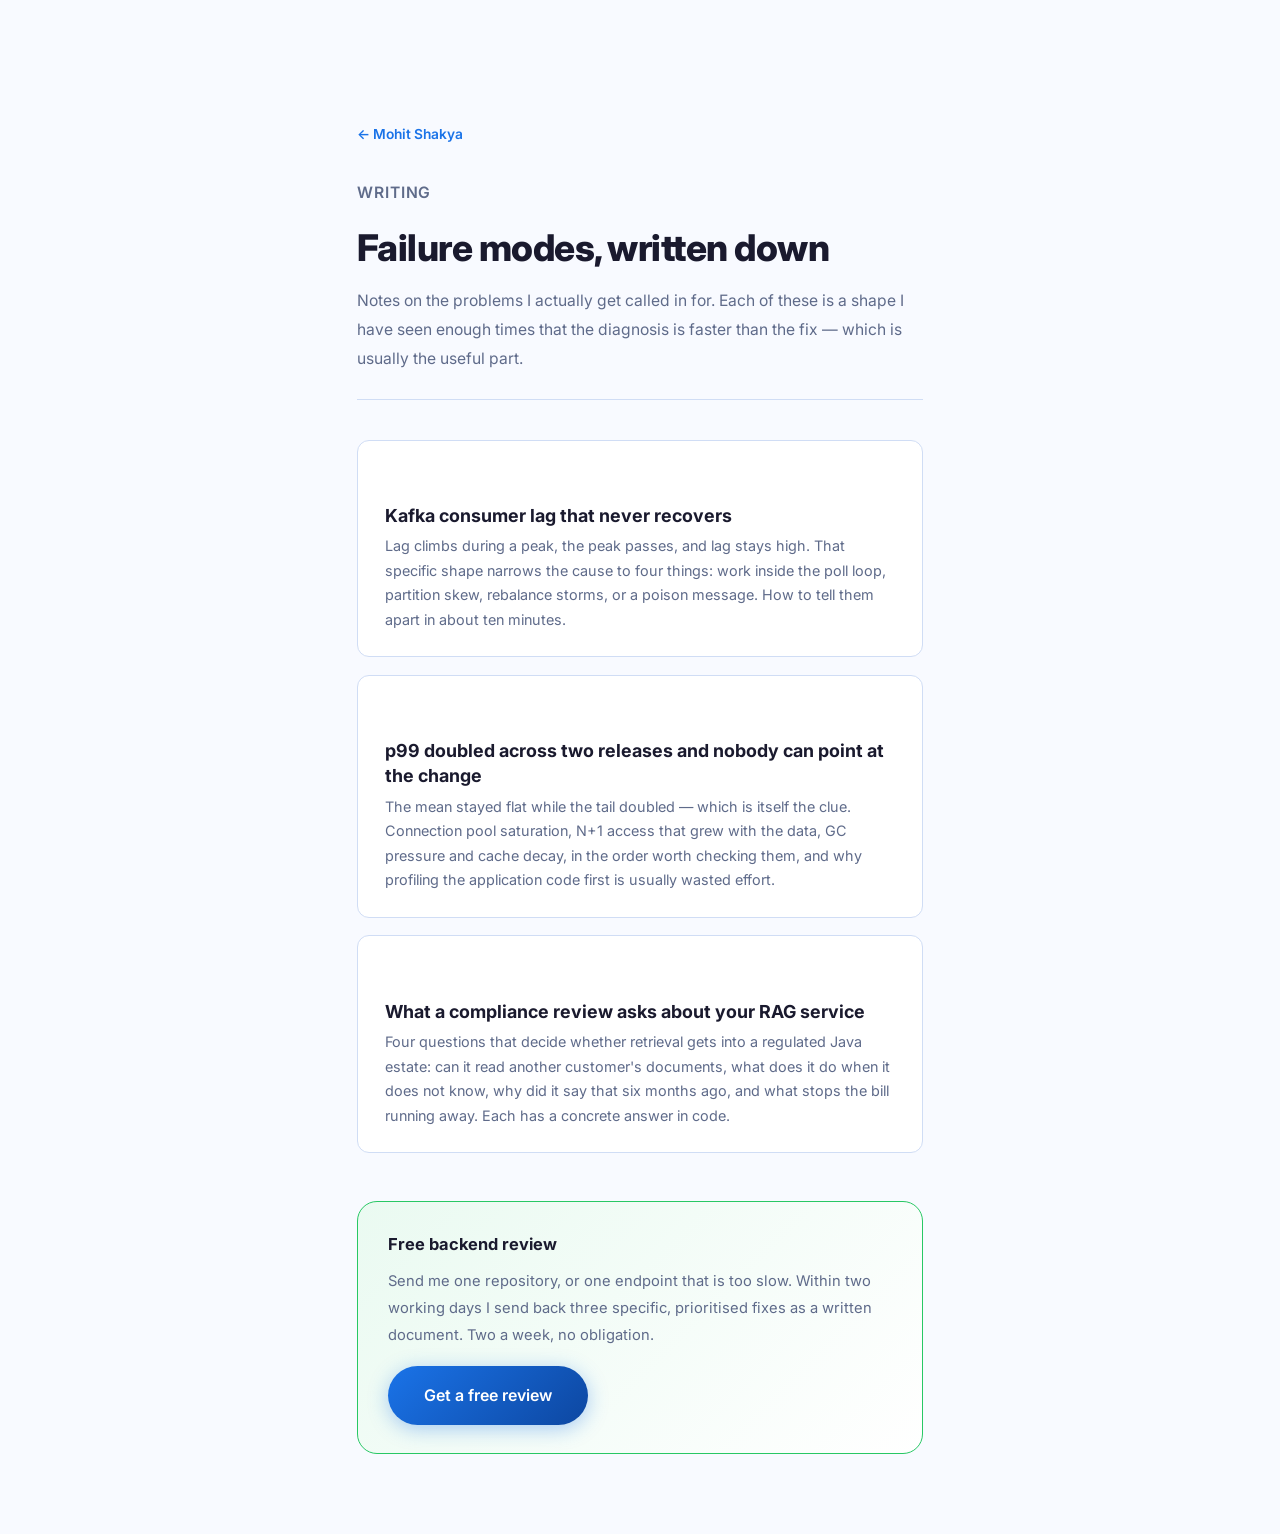
==== writing/index.html @ 2af3d490 "Add a writing section targeting problem-shaped search queries The landing page cannot rank for more " ====
<!DOCTYPE html>
<html lang="en">
<head>
<meta charset="UTF-8"/>
<meta name="viewport" content="width=device-width, initial-scale=1.0"/>
<title>Writing &mdash; Kafka, Spring Boot and production failure modes</title>
<meta name="description" content="Notes on the backend failures I get called in for: Kafka consumer lag that never recovers, latency regressions nobody can bisect, and what a compliance review asks about a RAG service."/>
<link rel="canonical" href="https://mohitshaky.github.io/writing/"/>
<meta property="og:type" content="website"/>
<meta property="og:title" content="Writing &mdash; Kafka, Spring Boot and production failure modes"/>
<meta property="og:description" content="Notes on the backend failures I get called in for."/>
<meta property="og:url" content="https://mohitshaky.github.io/writing/"/>
<meta property="og:image" content="https://mohitshaky.github.io/og-banner.jpg"/>
<link rel="icon" href="/favicon.ico" sizes="32x32"/>
<link rel="preload" as="style" href="https://fonts.googleapis.com/css2?family=Inter:wght@300;400;500;600;700;800&display=swap"/>
<link rel="stylesheet" href="https://fonts.googleapis.com/css2?family=Inter:wght@300;400;500;600;700;800&display=swap" media="print" onload="this.media='all'"/>
<noscript><link rel="stylesheet" href="https://fonts.googleapis.com/css2?family=Inter:wght@300;400;500;600;700;800&display=swap"/></noscript>
<link rel="stylesheet" href="../style.css"/>
</head>
<body>

<div class="article-wrap">
  <a href="../index.html" class="article-back">&#8592; Mohit Shakya</a>
  <p class="article-meta">Writing</p>
  <h1>Failure modes, written down</h1>
  <p class="article-standfirst">
    Notes on the problems I actually get called in for. Each of these is a shape I have seen enough times that the
    diagnosis is faster than the fix &mdash; which is usually the useful part.
  </p>

  <div class="writing-list">
    <a class="writing-item" href="kafka-consumer-lag-not-recovering.html">
      <h2>Kafka consumer lag that never recovers</h2>
      <p>
        Lag climbs during a peak, the peak passes, and lag stays high. That specific shape narrows the cause to
        four things: work inside the poll loop, partition skew, rebalance storms, or a poison message. How to tell
        them apart in about ten minutes.
      </p>
    </a>

    <a class="writing-item" href="spring-boot-p99-latency-regression.html">
      <h2>p99 doubled across two releases and nobody can point at the change</h2>
      <p>
        The mean stayed flat while the tail doubled &mdash; which is itself the clue. Connection pool saturation,
        N+1 access that grew with the data, GC pressure and cache decay, in the order worth checking them, and why
        profiling the application code first is usually wasted effort.
      </p>
    </a>

    <a class="writing-item" href="rag-regulated-java-estate.html">
      <h2>What a compliance review asks about your RAG service</h2>
      <p>
        Four questions that decide whether retrieval gets into a regulated Java estate: can it read another
        customer's documents, what does it do when it does not know, why did it say that six months ago, and what
        stops the bill running away. Each has a concrete answer in code.
      </p>
    </a>
  </div>

  <div class="article-cta">
    <h3>Free backend review</h3>
    <p>
      Send me one repository, or one endpoint that is too slow. Within two working days I send back three specific,
      prioritised fixes as a written document. Two a week, no obligation.
    </p>
    <a href="../index.html#free-review" class="btn-primary">Get a free review</a>
  </div>
</div>

<script src="../app.js"></script>
</body>
</html>
---- style.css ----
/* ===== RESET & BASE ===== */
*, *::before, *::after { box-sizing: border-box; margin: 0; padding: 0; }

:root {
  --primary:    #1a73e8;
  --primary-dark: #1557b0;
  --accent:     #0d47a1;
  --bg:         #f8faff;
  --bg-alt:     #eef3fb;
  --surface:    #ffffff;
  --text:       #1a1a2e;
  --text-muted: #5f6b8a;
  --border:     #d0ddf5;
  --gradient:   linear-gradient(135deg, #1a73e8 0%, #0d47a1 100%);
  --shadow:     0 4px 24px rgba(26,115,232,0.10);
  --shadow-lg:  0 8px 40px rgba(26,115,232,0.18);
  --radius:     12px;
  --radius-lg:  20px;
}

html { scroll-behavior: smooth; }
body {
  font-family: 'Inter', sans-serif;
  background: var(--bg);
  color: var(--text);
  line-height: 1.7;
  font-size: 16px;
}

a { text-decoration: none; color: inherit; }
ul { list-style: none; }

/* ===== NAVBAR ===== */
.navbar {
  position: fixed; top: 0; left: 0; right: 0; z-index: 1000;
  display: flex; align-items: center; justify-content: space-between;
  padding: 0 6%; height: 68px;
  background: rgba(248, 250, 255, 0.92);
  backdrop-filter: blur(12px);
  border-bottom: 1px solid var(--border);
  box-shadow: 0 2px 16px rgba(26,115,232,0.07);
}
.nav-brand {
  font-size: 1.6rem; font-weight: 800; color: var(--text);
  letter-spacing: -0.5px;
}
.nav-brand span { color: var(--primary); }

.nav-links { display: flex; align-items: center; gap: 2rem; }
.nav-links a {
  font-size: 0.9rem; font-weight: 500; color: var(--text-muted);
  transition: color 0.2s;
  position: relative; padding-bottom: 2px;
}
.nav-links a::after {
  content: ''; position: absolute; bottom: -2px; left: 0; right: 0;
  height: 2px; background: var(--primary);
  transform: scaleX(0); transition: transform 0.25s;
}
.nav-links a:hover, .nav-links a.active { color: var(--primary); }
.nav-links a:hover::after, .nav-links a.active::after { transform: scaleX(1); }

.btn-nav {
  background: var(--gradient); color: #fff !important;
  padding: 8px 20px; border-radius: 50px;
  font-weight: 600 !important; transition: opacity 0.2s, box-shadow 0.2s !important;
}
.btn-nav:hover { opacity: 0.9; box-shadow: 0 4px 16px rgba(26,115,232,0.4) !important; }
.btn-nav::after { display: none !important; }

/* ===== BUTTONS ===== */
.btn-primary {
  display: inline-block;
  background: var(--gradient);
  color: #fff; padding: 16px 36px;
  border-radius: 50px; font-weight: 600; font-size: 1rem;
  border: none; cursor: pointer;
  transition: box-shadow 0.2s, transform 0.2s;
  box-shadow: 0 4px 20px rgba(26,115,232,0.35);
}
.btn-primary:hover {
  box-shadow: 0 8px 28px rgba(26,115,232,0.5);
  transform: translateY(-3px) scale(1.02);
}

/* Bigger CTA in hero */
.hero-cta .btn-primary {
  padding: 18px 40px;
  font-size: 1.1rem;
}

.btn-secondary {
  display: inline-block;
  color: var(--primary); padding: 13px 30px;
  border-radius: 50px; font-weight: 600; font-size: 0.95rem;
  border: 2px solid var(--primary);
  transition: background 0.2s, color 0.2s;
}
.btn-secondary:hover { background: var(--primary); color: #fff; }

/* ===== HERO ===== */
.hero {
  min-height: 100vh;
  display: flex; align-items: center; justify-content: space-between;
  gap: 3rem;
  padding: 100px 6% 60px;
  background: linear-gradient(160deg, #ddeeff 0%, #c5d9f9 40%, #e8f0fe 100%);
  position: relative; overflow: hidden;
}
.hero::before {
  content: '';
  position: absolute; top: -120px; right: -120px;
  width: 500px; height: 500px;
  background: radial-gradient(circle, rgba(26,115,232,0.1) 0%, transparent 70%);
  border-radius: 50%;
}

.hero-content { flex: 1; max-width: 580px; }

.hero-tag {
  display: inline-block;
  background: rgba(26,115,232,0.1);
  color: var(--primary); border: 1px solid rgba(26,115,232,0.25);
  padding: 6px 16px; border-radius: 50px;
  font-size: 0.85rem; font-weight: 600;
  margin-bottom: 1.2rem;
}

.hero-content h1 {
  font-size: clamp(3.2rem, 6.5vw, 4.8rem);
  font-weight: 900; line-height: 1.05;
  color: var(--text); margin-bottom: 0.4rem;
}
.hero-content h1 span {
  background: linear-gradient(90deg, #1a73e8, #0d47a1);
  -webkit-background-clip: text;
  -webkit-text-fill-color: transparent;
}

.hero-content h2 {
  font-size: clamp(1.2rem, 2.5vw, 1.6rem);
  font-weight: 500; color: var(--text-muted);
  margin-bottom: 1.2rem;
}

.hero-desc {
  font-size: 1.1rem; color: #4b5a7a;
  margin-bottom: 2rem; max-width: 480px;
}

.hero-cta { display: flex; gap: 1rem; flex-wrap: wrap; margin-bottom: 3rem; }

.hero-stats { display: flex; gap: 2.5rem; flex-wrap: wrap; }
.stat span {
  display: block; font-size: 2rem; font-weight: 800; color: var(--primary);
}
.stat p { font-size: 0.82rem; color: var(--text-muted); font-weight: 500; }

/* Code card */
.hero-visual { flex: 0 0 auto; }
.code-card {
  background: #0d1b2e;
  border-radius: var(--radius-lg);
  overflow: hidden;
  box-shadow: var(--shadow-lg);
  width: 360px; max-width: 100%;
  border: 1px solid #1e3050;
}
.code-header {
  display: flex; align-items: center; gap: 6px;
  padding: 12px 16px; background: #0a1422;
  border-bottom: 1px solid #1e3050;
}
.dot { width: 12px; height: 12px; border-radius: 50%; }
.dot.red    { background: #ff5f57; }
.dot.yellow { background: #ffbd2e; }
.dot.green  { background: #28c840; }
.code-title { margin-left: 8px; font-size: 0.8rem; color: #8899bb; font-family: monospace; }

.code-body {
  padding: 20px; font-family: 'Courier New', monospace;
  font-size: 0.82rem; line-height: 1.75; color: #c9d8f0;
  white-space: pre;
}
.c-blue   { color: #79b8ff; }
.c-green  { color: #85e89d; }
.c-yellow { color: #ffea7f; }

/* ===== SECTIONS ===== */
.section { padding: 100px 0; border-bottom: 1px solid #e6ecf8; }
.container { max-width: 1120px; margin: 0 auto; padding: 0 6%; }

.section-title {
  font-size: clamp(1.8rem, 3.5vw, 2.4rem);
  font-weight: 800; text-align: center;
  margin-bottom: 3.5rem; color: var(--text);
  letter-spacing: -0.5px;
}
.section-title span {
  background: linear-gradient(90deg, #1a73e8, #0d47a1);
  -webkit-background-clip: text;
  -webkit-text-fill-color: transparent;
}

/* ===== ABOUT ===== */
.about { background: var(--surface); }
.about-grid { display: grid; grid-template-columns: 1fr 1fr; gap: 3rem; align-items: start; }
.about-text p { color: var(--text-muted); margin-bottom: 1rem; font-size: 1.02rem; }
.about-text strong { color: var(--text); }
.about-list { margin-top: 1.2rem; display: flex; flex-direction: column; gap: 0.5rem; }
.about-list li { font-size: 0.97rem; color: var(--text-muted); }

.about-cards { display: grid; grid-template-columns: 1fr 1fr; gap: 1rem; }
.info-card {
  background: var(--bg-alt);
  border: 1px solid var(--border);
  border-radius: var(--radius);
  padding: 1.4rem;
  transition: box-shadow 0.2s, transform 0.2s;
}
.info-card:hover { box-shadow: var(--shadow); transform: translateY(-3px); }
.info-icon { font-size: 1.5rem; margin-bottom: 0.5rem; }
.info-card h4 { font-weight: 700; margin-bottom: 0.3rem; color: var(--text); font-size: 0.95rem; }
.info-card p { font-size: 0.83rem; color: var(--text-muted); line-height: 1.5; }

/* ===== SKILLS ===== */
.skills-section { background: var(--bg); }
.skills-grid { display: grid; grid-template-columns: repeat(3, 1fr); gap: 1.5rem; }
.skill-group {
  background: var(--surface);
  border: 1px solid var(--border);
  border-radius: var(--radius);
  padding: 1.5rem;
  transition: box-shadow 0.2s, transform 0.2s;
}
.skill-group:hover { box-shadow: var(--shadow); transform: translateY(-3px); }
.skill-group h3 { font-size: 0.95rem; font-weight: 700; margin-bottom: 1rem; color: var(--text); }
.skill-tags { display: flex; flex-wrap: wrap; gap: 0.5rem; }
.skill-tags span {
  background: rgba(26,115,232,0.08);
  color: var(--primary);
  border: 1px solid rgba(26,115,232,0.2);
  padding: 4px 12px; border-radius: 50px;
  font-size: 0.8rem; font-weight: 500;
}

/* ===== SERVICES ===== */
.services { background: #eef4ff; }
.services-grid { display: grid; grid-template-columns: repeat(3, 1fr); gap: 1.5rem; }
.service-card {
  background: var(--surface);
  border: 1px solid var(--border);
  border-radius: var(--radius-lg);
  padding: 2rem;
  transition: box-shadow 0.25s, transform 0.25s, border-color 0.25s;
}
.service-card:hover {
  box-shadow: var(--shadow-lg);
  transform: translateY(-5px);
  border-color: var(--primary);
}
.service-card.perf-card {
  border-color: rgba(255, 140, 0, 0.4);
  background: linear-gradient(145deg, #fffaf0, rgba(255,160,0,0.06));
  position: relative;
}
.service-card.perf-card::before {
  content: '⚡ PERFORMANCE';
  position: absolute; top: -1px; right: 16px;
  background: #ffa000; color: white;
  font-size: 0.65rem; font-weight: 800;
  padding: 3px 10px; border-radius: 0 0 8px 8px;
  letter-spacing: 0.5px;
}
.service-card.perf-card:hover { border-color: #ffa000; box-shadow: 0 8px 32px rgba(255,160,0,0.2); }
.service-card.web-card {
  border-color: rgba(40, 200, 100, 0.25);
  background: linear-gradient(145deg, var(--surface), rgba(40,200,100,0.04));
}
.service-card.web-card:hover { border-color: #28c864; }
.service-icon { font-size: 2rem; margin-bottom: 1rem; }
.service-card h3 { font-size: 1.05rem; font-weight: 700; margin-bottom: 0.75rem; color: var(--text); }
.service-card p { font-size: 0.88rem; color: var(--text-muted); line-height: 1.6; }

/* Service bullet list */
.service-list {
  list-style: none; padding: 0; margin: 0 0 1rem;
  display: flex; flex-direction: column; gap: 0.45rem;
}
.service-list li { font-size: 0.88rem; color: var(--text-muted); line-height: 1.7; }
.service-time {
  display: inline-block;
  background: rgba(26,115,232,0.08);
  color: var(--primary);
  border: 1px solid rgba(26,115,232,0.2);
  padding: 3px 12px; border-radius: 50px;
  font-size: 0.8rem; font-weight: 600;
}

/* ===== PROJECTS ===== */
.projects { background: #f8faff; }
.projects-grid { display: grid; grid-template-columns: repeat(2, 1fr); gap: 1.5rem; }
.project-card {
  background: var(--surface);
  border: 1px solid var(--border);
  border-radius: var(--radius-lg);
  padding: 2rem;
  transition: box-shadow 0.25s, transform 0.25s, border-color 0.25s;
}
.project-card:hover {
  transform: translateY(-6px);
  box-shadow: 0 16px 50px rgba(26,115,232,0.30);
  border-color: var(--primary);
}
.project-header { display: flex; gap: 0.5rem; margin-bottom: 1rem; }
.project-tag {
  background: var(--gradient); color: #fff;
  padding: 3px 12px; border-radius: 50px;
  font-size: 0.75rem; font-weight: 600;
}
.project-card h3 { font-size: 1.1rem; font-weight: 700; margin-bottom: 0.5rem; color: var(--text); }
.project-card p { font-size: 0.88rem; color: var(--text-muted); margin-bottom: 1rem; line-height: 1.7; }

/* Impact numbers (replaces impact-row) */
.impact-numbers {
  display: flex; flex-wrap: wrap; gap: 0.5rem;
  margin-bottom: 1rem;
}
.impact-numbers span {
  font-size: 0.8rem; font-weight: 600;
  color: var(--primary);
  background: rgba(26,115,232,0.08);
  border: 1px solid rgba(26,115,232,0.2);
  padding: 3px 10px; border-radius: 50px;
}
.project-tech { display: flex; flex-wrap: wrap; gap: 0.4rem; }
.btn-github {
  color: var(--text) !important; font-weight: 600 !important;
  border: 1.5px solid var(--border); padding: 6px 16px;
  border-radius: 50px; transition: border-color 0.2s, color 0.2s !important;
}
.btn-github:hover { border-color: var(--primary); color: var(--primary) !important; }
.btn-github::after { display: none !important; }

.project-link {
  display: inline-block; margin-top: 1rem;
  font-size: 0.83rem; font-weight: 600; color: var(--primary);
  border: 1px solid rgba(26,115,232,0.3);
  padding: 5px 14px; border-radius: 50px;
  transition: background 0.2s, color 0.2s;
}
.project-link:hover { background: var(--primary); color: #fff; }

/* ===== CONTACT ===== */
.contact { background: var(--bg-alt); }
.contact-sub { text-align: center; color: var(--text-muted); margin-top: -1.5rem; margin-bottom: 2.5rem; }
.contact-box {
  display: grid; grid-template-columns: 1fr 1.2fr; gap: 3rem;
  background: var(--surface);
  border: 1px solid var(--border);
  border-radius: var(--radius-lg);
  padding: 2.5rem;
  box-shadow: var(--shadow);
}
.contact-info h3 { font-size: 1.3rem; font-weight: 700; margin-bottom: 0.8rem; color: var(--text); }
.contact-info > p { font-size: 0.92rem; color: var(--text-muted); margin-bottom: 1.5rem; }
.contact-items { display: flex; flex-direction: column; gap: 1rem; }
.contact-item { display: flex; align-items: center; gap: 0.8rem; }
.contact-item span { font-size: 1.2rem; }
.contact-item p { font-size: 0.9rem; color: var(--text-muted); }
.contact-item p a { color: var(--primary); font-weight: 500; transition: opacity 0.2s; }
.contact-item p a:hover { opacity: 0.75; }

.contact-form { display: flex; flex-direction: column; gap: 1rem; }
.contact-form input,
.contact-form textarea {
  width: 100%;
  padding: 12px 16px;
  border: 1.5px solid var(--border);
  border-radius: var(--radius);
  font-family: 'Inter', sans-serif;
  font-size: 0.92rem; color: var(--text);
  background: var(--bg);
  transition: border-color 0.2s;
  outline: none;
  resize: vertical;
}
.contact-form input:focus,
.contact-form textarea:focus { border-color: var(--primary); }
.contact-form button { width: 100%; }

/* ===== HERO BULLETS ===== */
.hero-bullets { display: flex; flex-direction: column; gap: 0.5rem; margin-bottom: 2rem; }
.hero-bullet { font-size: 1rem; color: var(--text); font-weight: 500; }

/* ===== HERO TRUST BADGES ===== */
.trust-badges {
  display: flex; flex-wrap: wrap; gap: 0.6rem;
  margin-bottom: 1.2rem;
}
.trust-badges span {
  background: rgba(26,115,232,0.1);
  color: var(--primary);
  border: 1px solid rgba(26,115,232,0.25);
  padding: 4px 14px; border-radius: 50px;
  font-size: 0.82rem; font-weight: 600;
}

/* ===== HERO SUBTITLE ===== */
.hero-sub {
  font-size: clamp(1rem, 2vw, 1.2rem);
  color: #4b5a7a; font-weight: 500;
  margin-bottom: 1.2rem; max-width: 500px;
}

/* ===== HERO AUTHORITY LINE ===== */
.hero-authority {
  font-size: 0.92rem; font-weight: 600;
  color: var(--primary);
  background: rgba(26,115,232,0.08);
  border: 1px solid rgba(26,115,232,0.2);
  display: inline-block;
  padding: 6px 18px; border-radius: 50px;
  margin-bottom: 2rem;
}

/* ===== ENTRY HOOK STRIP ===== */
.entry-strip {
  background: var(--primary);
  color: white;
  display: flex; align-items: center; justify-content: center;
  flex-wrap: wrap; gap: 1.5rem;
  padding: 14px 6%;
  font-size: 0.88rem; font-weight: 500;
}
.strip-btn {
  background: white; color: var(--primary);
  padding: 6px 20px; border-radius: 50px;
  font-size: 0.85rem; font-weight: 700;
  white-space: nowrap;
  transition: opacity 0.2s;
}
.strip-btn:hover { opacity: 0.85; }

/* ===== TRUST BAR ===== */
.trust-bar {
  display: flex;
  flex-wrap: wrap;
  gap: 1rem;
  margin-top: 2rem;
  padding-top: 2rem;
  border-top: 1px solid var(--border);
}
.trust-bar span {
  font-size: 0.88rem;
  color: var(--text-muted);
  font-weight: 500;
}

/* ===== DELIVERY CARD ===== */
.delivery-card {
  background: white;
  border-radius: 20px;
  padding: 2rem;
  box-shadow: 0 20px 60px rgba(26,115,232,0.15);
  border: 1px solid var(--border);
  min-width: 300px;
}
.delivery-card h4 {
  font-size: 1rem;
  font-weight: 700;
  margin-bottom: 1.25rem;
  color: var(--text);
}
.delivery-item {
  display: flex;
  align-items: center;
  gap: 0.75rem;
  padding: 0.6rem 0;
  border-bottom: 1px solid var(--bg-alt);
  font-size: 0.95rem;
  color: var(--text-muted);
}
.delivery-item:last-of-type { border-bottom: none; }
.delivery-meta {
  margin-top: 1.25rem;
  padding-top: 1.25rem;
  border-top: 1px solid var(--border);
  display: flex;
  flex-direction: column;
  gap: 0.5rem;
}
.delivery-meta span {
  font-size: 0.88rem;
  color: var(--primary);
  font-weight: 600;
}

/* ===== PAIN POINTS SECTION ===== */
.problems-section {
  background: #0d1b2e;
  padding: 80px 0;
  color: white;
}
.problems-section .section-title-dark {
  font-size: clamp(2rem, 4vw, 3rem);
  font-weight: 800;
  color: white;
  text-align: center;
  margin-bottom: 0.5rem;
}
.problems-intro {
  text-align: center;
  font-size: 1.1rem;
  color: rgba(255,255,255,0.6);
  margin-bottom: 0.5rem;
}
.problems-grid {
  display: grid;
  grid-template-columns: repeat(auto-fit, minmax(260px, 1fr));
  gap: 1.5rem;
  margin: 2rem 0 3rem;
}
.problem-card {
  background: rgba(255,255,255,0.05);
  border: 1px solid rgba(255,255,255,0.1);
  border-radius: 16px;
  padding: 2rem;
  transition: background 0.2s, border-color 0.2s;
}
.problem-card:hover {
  background: rgba(26,115,232,0.15);
  border-color: rgba(26,115,232,0.4);
}
.prob-icon { font-size: 2rem; display: block; margin-bottom: 1rem; }
.problem-card h3 { color: white; font-size: 1.1rem; margin-bottom: 0.75rem; }
.problem-card p { color: rgba(255,255,255,0.65); font-size: 0.95rem; line-height: 1.7; }
.problems-cta { text-align: center; }

/* ===== EASY ENTRY SECTION ===== */
.easy-entry { background: var(--bg-alt); }
.entry-box {
  display: flex; flex-wrap: wrap; gap: 3rem;
  align-items: flex-start;
  background: var(--surface);
  border: 1px solid var(--border);
  border-radius: var(--radius-lg);
  padding: 3rem;
  box-shadow: var(--shadow);
}
.entry-left { flex: 1; min-width: 240px; }
.entry-left h2 {
  font-size: clamp(1.6rem, 3vw, 2.2rem);
  font-weight: 800; color: var(--text);
  margin-bottom: 0.75rem; line-height: 1.2;
}
.entry-left h2 span { color: var(--primary); }
.entry-sub { font-size: 1rem; color: var(--text-muted); }
.entry-options {
  flex: 2; display: flex; gap: 1rem; flex-wrap: wrap;
}
.entry-card {
  flex: 1; min-width: 160px;
  background: var(--bg-alt);
  border: 1px solid var(--border);
  border-radius: var(--radius);
  padding: 1.5rem;
  display: flex; flex-direction: column; gap: 0.5rem;
  transition: border-color 0.2s, box-shadow 0.2s;
}
.entry-card:hover { border-color: var(--primary); box-shadow: var(--shadow); }
.entry-icon { font-size: 1.8rem; }
.entry-card h4 { font-size: 1rem; font-weight: 700; color: var(--text); }
.entry-card p { font-size: 0.85rem; color: var(--text-muted); flex: 1; }
.entry-card a { margin-top: 0.5rem; text-align: center; font-size: 0.85rem; }

/* ===== FIRST CLIENT OFFER BANNER ===== */
.first-client-offer {
  display: flex; align-items: center; flex-wrap: wrap; gap: 1rem;
  background: linear-gradient(135deg, #fff8e1, #fff3cd);
  border: 1.5px solid #ffc107;
  border-radius: var(--radius);
  padding: 1.2rem 1.8rem;
  margin-bottom: 2.5rem;
}
.offer-badge {
  background: #ffc107; color: #1a1a2e;
  font-size: 0.78rem; font-weight: 800;
  padding: 4px 12px; border-radius: 50px;
  white-space: nowrap; letter-spacing: 0.3px;
}
.first-client-offer p {
  flex: 1; min-width: 200px;
  font-size: 0.92rem; color: #5a4000; margin: 0;
}
.first-client-offer p strong { color: #1a1a2e; }
.offer-cta {
  background: #1a73e8; color: white;
  padding: 8px 20px; border-radius: 50px;
  font-size: 0.85rem; font-weight: 700;
  white-space: nowrap;
  transition: opacity 0.2s, transform 0.15s;
}
.offer-cta:hover { opacity: 0.88; transform: translateY(-1px); }

/* ===== FOOTER ===== */
.footer {
  background: #0d1b2e; color: #8899bb;
  text-align: center; padding: 1.8rem;
  font-size: 0.88rem;
}

/* ===== REVEAL ANIMATION ===== */
.scroll-top {
  position: fixed; bottom: 28px; right: 28px; z-index: 999;
  width: 44px; height: 44px; border-radius: 50%;
  background: var(--gradient); color: #fff;
  border: none; cursor: pointer; font-size: 1.5rem; font-weight: 700;
  box-shadow: 0 4px 16px rgba(26,115,232,0.4);
  opacity: 0; transform: translateY(20px);
  transition: opacity 0.3s, transform 0.3s;
  pointer-events: none;
}
.scroll-top.visible { opacity: 1; transform: none; pointer-events: auto; }
.reveal { opacity: 0; transform: translateY(28px); transition: opacity 0.55s, transform 0.55s; }
.reveal.visible { opacity: 1; transform: none; }

/* ===== HERO AVATAR ===== */
.avatar-card {
  display: flex; align-items: center; gap: 1rem;
  background: #0d1b2e; border: 1px solid #1e3050;
  border-radius: var(--radius-lg); padding: 1.2rem 1.5rem;
  margin-bottom: 1rem;
}
.avatar-circle {
  width: 56px; height: 56px; border-radius: 50%;
  background: var(--gradient); color: #fff;
  display: flex; align-items: center; justify-content: center;
  font-size: 1.1rem; font-weight: 800; flex-shrink: 0;
}
.avatar-photo-wrap { position: relative; flex-shrink: 0; }
.avatar-photo {
  width: 80px; height: 80px; border-radius: 50%;
  object-fit: cover; object-position: center center;
  border: 2px solid #1a73e8;
  display: block;
}
.avatar-fallback { display: none; width: 80px; height: 80px; font-size: 1.2rem; }
.avatar-info { display: flex; flex-direction: column; gap: 0.2rem; }
.avatar-info strong { color: #fff; font-size: 0.95rem; }
.avatar-info > span { color: #8899bb; font-size: 0.8rem; }
.avatar-badges { display: flex; gap: 0.5rem; margin-top: 0.4rem; flex-wrap: wrap; }
.badge-green {
  background: rgba(40,200,100,0.15); color: #28c864;
  border: 1px solid rgba(40,200,100,0.3);
  padding: 2px 10px; border-radius: 50px; font-size: 0.75rem; font-weight: 600;
}
.badge-blue {
  background: rgba(26,115,232,0.15); color: #79b8ff;
  border: 1px solid rgba(26,115,232,0.3);
  padding: 2px 10px; border-radius: 50px; font-size: 0.75rem; font-weight: 600;
}
.badge-orange {
  background: rgba(255,160,0,0.12); color: #ffa000;
  border: 1px solid rgba(255,160,0,0.3);
  padding: 2px 10px; border-radius: 50px; font-size: 0.75rem; font-weight: 600;
}

/* ===== CV BUTTON ===== */
.btn-cv {
  display: inline-block;
  color: var(--text-muted); padding: 13px 22px;
  border-radius: 50px; font-weight: 600; font-size: 0.9rem;
  border: 1.5px dashed var(--border);
  transition: border-color 0.2s, color 0.2s;
}
.btn-cv:hover { border-color: var(--primary); color: var(--primary); }

/* ===== IMPACT ROWS ===== */
.impact-row { display: flex; flex-wrap: wrap; gap: 0.5rem; margin: 0.8rem 0; }
.impact {
  background: rgba(26,115,232,0.06); color: var(--primary);
  border: 1px solid rgba(26,115,232,0.15);
  padding: 3px 10px; border-radius: 50px;
  font-size: 0.78rem; font-weight: 600;
}

/* ===== SECTION SUB ===== */
.section-sub {
  text-align: center; color: var(--text-muted);
  margin-top: -2rem; margin-bottom: 2.5rem;
  font-size: 0.97rem;
}

/* ===== HOW I WORK ===== */
.how-i-work { background: var(--surface); }
.process-steps {
  display: flex; align-items: flex-start; justify-content: center;
  gap: 0; flex-wrap: wrap;
}
.process-step {
  flex: 1; min-width: 180px; max-width: 220px;
  text-align: center; padding: 1.5rem 1rem;
  position: relative;
}
.step-num {
  font-size: 0.75rem; font-weight: 800; color: var(--primary);
  letter-spacing: 2px; margin-bottom: 0.5rem;
}
.step-icon { font-size: 2rem; margin-bottom: 0.8rem; }
.process-step h3 { font-size: 1rem; font-weight: 700; margin-bottom: 0.5rem; color: var(--text); }
.process-step p { font-size: 0.83rem; color: var(--text-muted); line-height: 1.5; }
.process-arrow {
  font-size: 1.8rem; color: var(--border); align-self: center;
  padding-bottom: 2rem; flex-shrink: 0;
}

/* ===== TESTIMONIALS ===== */
.testimonials { background: #eef3fb; }
.testimonials-grid { display: grid; grid-template-columns: repeat(2,1fr); gap: 1.5rem; }
.testimonial-card {
  background: var(--surface); border: 1px solid var(--border);
  border-radius: var(--radius-lg); padding: 1.8rem;
  transition: box-shadow 0.2s, transform 0.2s;
}
.testimonial-card:hover { box-shadow: var(--shadow-lg); transform: translateY(-4px); }
.testimonial-card h3 { font-size: 1rem; margin-bottom: 0.8rem; color: var(--text); }
.testimonial-card > p {
  font-size: 0.9rem; color: var(--text-muted); line-height: 1.7;
  margin-bottom: 1.2rem;
}
.why-icon { font-size: 2rem; margin-bottom: 1rem; }
.first-client-cta {
  margin-top: 2.5rem; text-align: center;
  background: var(--bg-alt); border: 1px solid var(--border);
  border-radius: var(--radius-lg); padding: 1.8rem 2rem;
}
.first-client-cta p { margin-bottom: 1.2rem; color: var(--text-muted); font-size: 0.95rem; line-height: 1.7; }
.first-client-cta strong { color: var(--text); }

/* ===== PRICING ===== */
.pricing { background: var(--bg-alt); }
.pricing-grid { display: grid; grid-template-columns: repeat(3,1fr); gap: 1.5rem; align-items: start; }
.pricing-card {
  background: var(--surface); border: 1px solid var(--border);
  border-radius: var(--radius-lg); padding: 2rem;
  position: relative; transition: box-shadow 0.25s, transform 0.25s;
}
.pricing-card:hover { box-shadow: var(--shadow-lg); transform: translateY(-4px); }
.pricing-popular {
  border-color: var(--primary);
  box-shadow: 0 0 0 2px rgba(26,115,232,0.15), var(--shadow);
  transform: translateY(-6px);
}
.pricing-badge {
  position: absolute; top: -14px; left: 50%; transform: translateX(-50%);
  background: var(--gradient); color: #fff;
  padding: 4px 16px; border-radius: 50px; font-size: 0.78rem; font-weight: 700;
  white-space: nowrap;
}
.pricing-label { font-size: 0.85rem; font-weight: 700; color: var(--text-muted); text-transform: uppercase; letter-spacing: 1px; margin-bottom: 0.5rem; }
.pricing-price { font-size: 2.2rem; font-weight: 800; color: var(--text); margin-bottom: 0.3rem; }
.pricing-price span { font-size: 1rem; font-weight: 400; color: var(--text-muted); }
.pricing-desc { font-size: 0.83rem; color: var(--text-muted); margin-bottom: 1.2rem; }
.pricing-features { list-style: none; display: flex; flex-direction: column; gap: 0.5rem; margin-bottom: 1.5rem; }
.pricing-features li { font-size: 0.85rem; color: var(--text-muted); }
.pricing-card .btn-primary, .pricing-card .btn-secondary { display: block; text-align: center; width: 100%; }
.pricing-note {
  text-align: center; margin-top: 2rem;
  font-size: 0.88rem; color: var(--text-muted);
}
.pricing-note strong { color: var(--primary); }

/* ===== RESPONSIVE ===== */
@media (max-width: 960px) {
  .hero { flex-direction: column; padding-top: 110px; text-align: center; }
  .hero-cta { justify-content: center; }
  .hero-stats { justify-content: center; }
  .trust-bar { justify-content: center; }
  .hero-authority { font-size: 0.82rem; }
  .about-grid { grid-template-columns: 1fr; }
  .skills-grid { grid-template-columns: repeat(2, 1fr); }
  .services-grid { grid-template-columns: repeat(2, 1fr); }
  .projects-grid { grid-template-columns: 1fr; }
  .contact-box { grid-template-columns: 1fr; }
  .process-steps { flex-direction: column; align-items: center; }
  .process-arrow { transform: rotate(90deg); padding: 0; }
  .testimonials-grid { grid-template-columns: 1fr; }
  .pricing-grid { grid-template-columns: 1fr; }
  .pricing-popular { transform: none; }
  .problems-grid { grid-template-columns: repeat(2, 1fr); }
  .entry-box { flex-direction: column; gap: 2rem; }
  .entry-options { flex-direction: row; }
  .section { padding: 80px 0; }
}

@media (max-width: 600px) {
  .hero { padding: 100px 6% 50px; }
  .hero-content h1 { font-size: 2.4rem; }
  .hero-sub { font-size: 1rem; }
  .hero-cta { flex-direction: column; align-items: center; width: 100%; }
  .hero-cta .btn-primary,
  .hero-cta .btn-secondary { width: 100%; text-align: center; padding: 16px 24px; }
  .hero-stats { gap: 1.5rem; }
  .skills-grid { grid-template-columns: 1fr; }
  .services-grid { grid-template-columns: 1fr; }
  .about-cards { grid-template-columns: 1fr; }
  .nav-links { gap: 1rem; }
  .delivery-card { min-width: unset; width: 100%; }
  .problems-grid { grid-template-columns: 1fr; }
  .entry-options { flex-direction: column; }
  .entry-strip { flex-direction: column; text-align: center; gap: 1rem; padding: 16px 6%; }
  .entry-strip span { font-size: 0.82rem; line-height: 1.7; }
  .impact-numbers { gap: 0.4rem; }
  .impact-numbers span { font-size: 0.75rem; }
  .project-card, .service-card { padding: 1.5rem; }
  .pricing-card { padding: 1.8rem; }
  .section { padding: 70px 0; }
  .section-title { font-size: 1.6rem; margin-bottom: 2.5rem; }
  .contact-box { padding: 1.5rem; }
  .entry-box { padding: 2rem 1.5rem; }
}

/* Respect reduced-motion preference */
@media (prefers-reduced-motion: reduce) {
  *, *::before, *::after {
    animation-duration: 0.01ms !important;
    animation-iteration-count: 1 !important;
    transition-duration: 0.01ms !important;
    scroll-behavior: auto !important;
  }
  .reveal { opacity: 1; transform: none; }
}

/* LinkedIn floating button (stacked above WhatsApp) */
.linkedin-btn {
  position: fixed; bottom: 148px; right: 24px; z-index: 999;
  width: 52px; height: 52px; border-radius: 50%;
  background: #0A66C2;
  display: flex; align-items: center; justify-content: center;
  box-shadow: 0 4px 16px rgba(10,102,194,0.5);
  transition: transform 0.2s, box-shadow 0.2s;
  text-decoration: none;
}
.linkedin-btn:hover { transform: scale(1.1); box-shadow: 0 6px 20px rgba(10,102,194,0.6); }

/* Skip-to-content link (visible only on keyboard focus) */
.skip-link {
  position: absolute; top: -48px; left: 16px; z-index: 10000;
  background: var(--primary); color: #fff; font-weight: 600;
  padding: 10px 18px; border-radius: 0 0 10px 10px;
  text-decoration: none; transition: top 0.15s;
}
.skip-link:focus { top: 0; }

/* ------------------------------------------------------------------
   Consulting layout — casework section and copy-led card treatments
   ------------------------------------------------------------------ */

/* The WhatsApp float was removed. LinkedIn moves down a slot but must clear
   .scroll-top, which sits at bottom 28px and is 44px tall — dropping it to
   24px put the two on top of each other at the same z-index, and the later
   one in the DOM silently swallowed the clicks. */
.linkedin-btn { bottom: 88px; }

/* Plain-text badge reads better than an emoji on a consulting page */
.service-card.perf-card::before { content: 'PERFORMANCE'; }

/* Short lead paragraph introducing each engagement */
.service-blurb {
  font-size: 0.88rem;
  color: var(--text-muted);
  line-height: 1.7;
  margin-bottom: 1rem;
}

/* Project cards carry descriptive statements now, not metric pills,
   so these stack as quiet lines rather than sitting in rounded chips */
.impact-numbers {
  flex-direction: column;
  gap: 0.35rem;
  padding-left: 0;
  margin-bottom: 1.1rem;
}
.impact-numbers span {
  background: none;
  border: none;
  padding: 0 0 0 1rem;
  position: relative;
  font-size: 0.82rem;
  font-weight: 500;
  color: var(--text-muted);
  line-height: 1.6;
}
.impact-numbers span::before {
  content: '';
  position: absolute;
  left: 0; top: 0.6em;
  width: 5px; height: 5px;
  border-radius: 50%;
  background: var(--primary);
}

/* Casework */
.casework { background: var(--bg-alt); }
.case-list {
  display: flex;
  flex-direction: column;
  gap: 1.5rem;
  margin-top: 2.5rem;
}
.case-card {
  background: var(--surface);
  border: 1px solid var(--border);
  border-left: 3px solid var(--primary);
  border-radius: var(--radius);
  padding: 2rem 2.25rem;
  transition: box-shadow 0.25s, transform 0.25s;
}
.case-card:hover { box-shadow: var(--shadow-lg); transform: translateY(-3px); }
.case-domain {
  display: inline-block;
  font-size: 0.72rem;
  font-weight: 700;
  letter-spacing: 0.08em;
  text-transform: uppercase;
  color: var(--primary);
  margin-bottom: 0.6rem;
}
.case-card h3 {
  font-size: 1.15rem;
  font-weight: 700;
  color: var(--text);
  margin-bottom: 1rem;
  line-height: 1.4;
}
.case-line {
  font-size: 0.9rem;
  color: var(--text-muted);
  line-height: 1.8;
  margin-bottom: 0.85rem;
}
.case-line:last-child { margin-bottom: 0; }
.case-line strong { color: var(--text); font-weight: 700; }
.case-footnote {
  margin-top: 2rem;
  font-size: 0.85rem;
  color: var(--text-muted);
  line-height: 1.7;
  text-align: center;
  font-style: italic;
}

@media (max-width: 640px) {
  .case-card { padding: 1.5rem 1.35rem; }
}

/* Entry offer — the low-commitment first step above the pricing table */
.entry-offer {
  display: flex;
  align-items: center;
  justify-content: space-between;
  gap: 2rem;
  flex-wrap: wrap;
  background: var(--gradient);
  color: #fff;
  border-radius: var(--radius-lg);
  padding: 2.25rem 2.5rem;
  margin-bottom: 2.75rem;
  box-shadow: var(--shadow-lg);
}
.entry-offer-left { flex: 1 1 420px; }
.entry-offer-label {
  display: inline-block;
  font-size: 0.7rem;
  font-weight: 800;
  letter-spacing: 0.1em;
  text-transform: uppercase;
  background: rgba(255,255,255,0.2);
  padding: 4px 12px;
  border-radius: 50px;
  margin-bottom: 0.85rem;
}
.entry-offer h3 {
  font-size: 1.5rem;
  font-weight: 800;
  margin-bottom: 0.65rem;
  color: #fff;
}
.entry-offer p {
  font-size: 0.92rem;
  line-height: 1.75;
  color: rgba(255,255,255,0.92);
  margin: 0;
}
.entry-offer-right {
  display: flex;
  flex-direction: column;
  align-items: center;
  gap: 0.6rem;
  flex: 0 0 auto;
}
.entry-offer-right .btn-primary {
  background: #fff;
  color: var(--primary);
  border-color: #fff;
  white-space: nowrap;
}
.entry-offer-right .btn-primary:hover {
  background: var(--bg-alt);
  color: var(--primary-dark);
  transform: translateY(-2px);
}
.entry-offer-note {
  font-size: 0.78rem;
  color: rgba(255,255,255,0.85);
}

/* Three reassurance lines under the pricing table */
.pricing-reassure {
  display: grid;
  grid-template-columns: repeat(auto-fit, minmax(240px, 1fr));
  gap: 1.25rem;
  margin-top: 2.5rem;
  padding-top: 2rem;
  border-top: 1px solid var(--border);
}
.pricing-reassure div {
  font-size: 0.86rem;
  color: var(--text-muted);
  line-height: 1.7;
}
.pricing-reassure strong { color: var(--text); display: block; margin-bottom: 0.15rem; }

@media (max-width: 640px) {
  .entry-offer { padding: 1.75rem 1.4rem; text-align: center; }
  .entry-offer-right { width: 100%; }
  .entry-offer-right .btn-primary { width: 100%; }
}

/* Resume download — nav pill gets the accent so it reads as an action
   rather than another section link */
.btn-resume {
  border-color: rgba(26,115,232,0.45) !important;
  color: var(--primary) !important;
  font-weight: 600;
}
.btn-resume:hover {
  background: var(--primary) !important;
  color: #fff !important;
  border-color: var(--primary) !important;
}

.hero-resume {
  margin-top: 1.1rem;
  font-size: 0.86rem;
  color: var(--text-muted);
}
.hero-resume a {
  color: var(--primary);
  font-weight: 600;
  text-decoration: none;
  border-bottom: 1px solid rgba(26,115,232,0.35);
  padding-bottom: 1px;
  transition: border-color 0.2s;
}
.hero-resume a:hover { border-bottom-color: var(--primary); }

/* ------------------------------------------------------------------
   Free offer, four-column pricing ladder, FAQ
   ------------------------------------------------------------------ */

.nav-free {
  color: #1e8449 !important;
  font-weight: 700 !important;
}
.nav-free::before {
  content: '';
  display: inline-block;
  width: 7px; height: 7px;
  border-radius: 50%;
  background: #28c864;
  margin-right: 6px;
  vertical-align: middle;
}

.free-offer {
  padding: 64px 0;
  background: linear-gradient(135deg, #eafaf1 0%, #f4f8fe 100%);
  border-bottom: 1px solid var(--border);
}
.free-box {
  display: flex;
  align-items: center;
  justify-content: space-between;
  gap: 2.5rem;
  flex-wrap: wrap;
  background: var(--surface);
  border: 2px solid #28c864;
  border-radius: var(--radius-lg);
  padding: 2.5rem 2.75rem;
  box-shadow: 0 8px 40px rgba(40,200,100,0.16);
}
.free-main { flex: 1 1 460px; }
.free-badge {
  display: inline-block;
  background: #28c864;
  color: #fff;
  font-size: 0.72rem;
  font-weight: 800;
  letter-spacing: 0.08em;
  text-transform: uppercase;
  padding: 5px 13px;
  border-radius: 50px;
  margin-bottom: 1rem;
}
.free-box h2 {
  font-size: 1.75rem;
  font-weight: 800;
  color: var(--text);
  line-height: 1.25;
  margin-bottom: 0.85rem;
}
.free-lede {
  font-size: 0.98rem;
  line-height: 1.75;
  color: var(--text-muted);
  margin-bottom: 1.35rem;
}
.free-lede strong { color: var(--text); }
.free-points {
  display: grid;
  gap: 0.55rem;
}
.free-points div {
  font-size: 0.86rem;
  color: var(--text-muted);
  line-height: 1.65;
  padding-left: 1.4rem;
  position: relative;
}
.free-points div::before {
  content: '';
  position: absolute;
  left: 0; top: 0.42em;
  width: 9px; height: 9px;
  border-radius: 50%;
  background: #28c864;
}
.free-points strong { color: var(--text); }
.free-cta {
  display: flex;
  flex-direction: column;
  align-items: center;
  gap: 0.7rem;
  flex: 0 0 auto;
}
.free-cta .btn-primary {
  background: #28c864;
  border-color: #28c864;
  white-space: nowrap;
  font-size: 1rem;
  padding: 0.9rem 1.9rem;
}
.free-cta .btn-primary:hover {
  background: #1e8449;
  border-color: #1e8449;
  transform: translateY(-2px);
}
.free-note {
  font-size: 0.78rem;
  color: var(--text-muted);
  text-align: center;
  max-width: 190px;
  line-height: 1.5;
}

/* Four rungs instead of three */
.pricing-grid-4 {
  grid-template-columns: repeat(auto-fit, minmax(232px, 1fr));
}
.pricing-card.pricing-free {
  border-color: #28c864;
  background: linear-gradient(160deg, #f2fcf6, var(--surface));
}
.pricing-card.pricing-free .pricing-price { color: #1e8449; }
.pricing-card.pricing-free:hover { border-color: #1e8449; box-shadow: 0 8px 32px rgba(40,200,100,0.2); }

/* FAQ */
.faq { background: var(--bg-alt); }
.faq-list {
  max-width: 780px;
  margin: 2.5rem auto 0;
  display: flex;
  flex-direction: column;
  gap: 0.75rem;
}
.faq-item {
  background: var(--surface);
  border: 1px solid var(--border);
  border-radius: var(--radius);
  padding: 1.1rem 1.4rem;
  transition: border-color 0.2s, box-shadow 0.2s;
}
.faq-item[open] {
  border-color: var(--primary);
  box-shadow: var(--shadow);
}
.faq-item summary {
  font-size: 0.98rem;
  font-weight: 600;
  color: var(--text);
  cursor: pointer;
  list-style: none;
  position: relative;
  padding-right: 2rem;
  line-height: 1.5;
}
.faq-item summary::-webkit-details-marker { display: none; }
.faq-item summary::after {
  content: '+';
  position: absolute;
  right: 0; top: 50%;
  transform: translateY(-50%);
  font-size: 1.4rem;
  font-weight: 400;
  color: var(--primary);
  line-height: 1;
}
.faq-item[open] summary::after { content: '\2212'; }
.faq-item p {
  margin-top: 0.85rem;
  font-size: 0.9rem;
  line-height: 1.8;
  color: var(--text-muted);
}

@media (max-width: 700px) {
  .free-box { padding: 1.75rem 1.4rem; }
  .free-box h2 { font-size: 1.4rem; }
}

/* ------------------------------------------------------------------
   Rebuild: proof-first ordering, qualifying form, working terms
   ------------------------------------------------------------------ */

/* Link each case study to the repo demonstrating the same pattern */
.case-repo {
  margin-top: 0.9rem;
  padding-top: 0.75rem;
  border-top: 1px dotted var(--border);
  font-size: 0.82rem;
  color: var(--text-muted);
}
.case-repo a { color: var(--primary); font-weight: 600; text-decoration: none; }
.case-repo a:hover { text-decoration: underline; }

/* AI work sits below the event-driven repos, not above them */
.ai-aside {
  margin-top: 2.25rem;
  padding: 1.6rem 1.9rem;
  background: var(--bg-alt);
  border: 1px solid var(--border);
  border-radius: var(--radius);
}
.ai-aside h3 { font-size: 1.02rem; font-weight: 700; color: var(--text); margin-bottom: 0.6rem; }
.ai-aside p { font-size: 0.89rem; line-height: 1.8; color: var(--text-muted); }
.ai-aside a { color: var(--primary); font-weight: 600; text-decoration: none; }
.ai-aside a:hover { text-decoration: underline; }

/* Negative qualification */
.not-for {
  margin-top: 2.25rem;
  padding: 1.5rem 1.9rem;
  border-left: 3px solid var(--text-muted);
  background: var(--bg-alt);
  border-radius: 0 var(--radius) var(--radius) 0;
}
.not-for h3 { font-size: 0.98rem; font-weight: 700; color: var(--text); margin-bottom: 0.5rem; }
.not-for p { font-size: 0.88rem; line-height: 1.8; color: var(--text-muted); }

/* Qualifying form inside the free-review box */
.free-form {
  flex: 1 1 380px;
  display: flex;
  flex-direction: column;
  gap: 0.6rem;
}
.free-form input,
.free-form textarea,
.free-form select {
  width: 100%;
  padding: 0.72rem 0.9rem;
  border: 1px solid var(--border);
  border-radius: 9px;
  font-family: inherit;
  font-size: 0.87rem;
  color: var(--text);
  background: var(--surface);
  transition: border-color 0.18s, box-shadow 0.18s;
}
.free-form input:focus,
.free-form textarea:focus,
.free-form select:focus {
  outline: none;
  border-color: #28c864;
  box-shadow: 0 0 0 3px rgba(40,200,100,0.15);
}
.free-form textarea { resize: vertical; }
.free-form .btn-primary {
  background: #28c864;
  border-color: #28c864;
  margin-top: 0.2rem;
}
.free-form .btn-primary:hover { background: #1e8449; border-color: #1e8449; }

.form-status {
  font-size: 0.84rem;
  text-align: center;
  margin-top: 0.5rem;
  display: none;
}

/* Second pricing row carrying the two premium tiers */
.pricing-grid-2 {
  grid-template-columns: repeat(auto-fit, minmax(300px, 1fr));
  max-width: 760px;
  margin-left: auto;
  margin-right: auto;
  margin-top: 1.5rem;
}
.pricing-features a { color: var(--primary); text-decoration: none; font-weight: 600; }
.pricing-features a:hover { text-decoration: underline; }

/* Bounded risk reversal — first milestone only */
.guarantee {
  margin-top: 2.5rem;
  padding: 1.6rem 1.9rem;
  background: linear-gradient(135deg, #eafaf1, var(--surface));
  border: 1px solid #28c864;
  border-radius: var(--radius);
  text-align: center;
}
.guarantee h3 { font-size: 1.08rem; font-weight: 800; color: #1e8449; margin-bottom: 0.5rem; }
.guarantee p { font-size: 0.9rem; line-height: 1.8; color: var(--text-muted); max-width: 640px; margin: 0 auto; }

/* Contract, tax and payment terms — pre-empts the finance-team filter */
.working { background: var(--bg-alt); }
.working-grid {
  display: grid;
  grid-template-columns: repeat(auto-fit, minmax(268px, 1fr));
  gap: 1.25rem;
  margin-top: 2.5rem;
}
.working-item {
  background: var(--surface);
  border: 1px solid var(--border);
  border-radius: var(--radius);
  padding: 1.35rem 1.5rem;
}
.working-item h4 {
  font-size: 0.9rem;
  font-weight: 700;
  color: var(--text);
  margin-bottom: 0.45rem;
}
.working-item p { font-size: 0.85rem; line-height: 1.75; color: var(--text-muted); }

/* Email promoted to a first-class channel */
.contact-email-big {
  margin: 0.4rem 0 0.5rem;
  font-size: 1.15rem;
  font-weight: 700;
}
.contact-email-big a { color: var(--primary); text-decoration: none; word-break: break-all; }
.contact-email-big a:hover { text-decoration: underline; }
.contact-reply {
  font-size: 0.85rem;
  color: var(--text-muted);
  line-height: 1.7;
  margin-bottom: 1.25rem;
  padding-bottom: 1.25rem;
  border-bottom: 1px solid var(--border);
}

/* ------------------------------------------------------------------
   Region suggestion
   A suggestion, deliberately not a redirect. Silently rerouting a
   visitor by location reads as concealment the moment anyone notices
   it — and the whole reason the two pages are separate is that the
   pricing has to survive being discovered.
   ------------------------------------------------------------------ */
.geo-suggest {
  position: fixed;
  left: 24px;
  bottom: 24px;
  z-index: 1200;
  max-width: 340px;
  display: none;
  align-items: flex-start;
  gap: 0.85rem;
  background: var(--surface);
  border: 1px solid var(--border);
  border-left: 3px solid var(--primary);
  border-radius: var(--radius);
  padding: 1rem 1.1rem;
  box-shadow: var(--shadow-lg);
  animation: geoIn 0.28s ease-out;
}
.geo-suggest.visible { display: flex; }
@keyframes geoIn {
  from { opacity: 0; transform: translateY(12px); }
  to   { opacity: 1; transform: translateY(0); }
}
.geo-text { font-size: 0.85rem; line-height: 1.6; color: var(--text-muted); }
.geo-text strong { display: block; color: var(--text); margin-bottom: 0.2rem; font-size: 0.88rem; }
.geo-text a {
  display: inline-block;
  margin-top: 0.5rem;
  color: var(--primary);
  font-weight: 600;
  text-decoration: none;
  border-bottom: 1px solid rgba(26,115,232,0.35);
}
.geo-text a:hover { border-bottom-color: var(--primary); }
.geo-close {
  background: none;
  border: none;
  color: var(--text-muted);
  font-size: 1.25rem;
  line-height: 1;
  cursor: pointer;
  padding: 0 0 0 0.25rem;
  flex: 0 0 auto;
}
.geo-close:hover { color: var(--text); }

@media (max-width: 560px) {
  /* Stops short of the floating buttons on the right (right: 24px, 52px wide).
     Going full-width here laid a z-index 1200 panel over both of them and made
     the LinkedIn and back-to-top controls untappable on exactly the phones this
     banner targets. */
  .geo-suggest { left: 12px; right: 88px; bottom: 12px; max-width: none; }
}

/* ------------------------------------------------------------------
   Long-form articles
   ------------------------------------------------------------------ */
.article-wrap {
  max-width: 720px;
  margin: 0 auto;
  padding: 120px 6% 80px;
}
.article-meta {
  font-size: 0.8rem;
  font-weight: 600;
  letter-spacing: 0.06em;
  text-transform: uppercase;
  color: var(--primary);
  margin-bottom: 0.9rem;
}
.article-wrap h1 {
  font-size: 2.3rem;
  font-weight: 800;
  line-height: 1.2;
  letter-spacing: -0.5px;
  color: var(--text);
  margin-bottom: 1rem;
}
.article-standfirst {
  font-size: 1.08rem;
  line-height: 1.75;
  color: var(--text-muted);
  padding-bottom: 1.6rem;
  margin-bottom: 2rem;
  border-bottom: 1px solid var(--border);
}
.article-wrap h2 {
  font-size: 1.32rem;
  font-weight: 700;
  color: var(--text);
  margin: 2.4rem 0 0.9rem;
  line-height: 1.35;
}
.article-wrap h3 {
  font-size: 1.03rem;
  font-weight: 700;
  color: var(--text);
  margin: 1.8rem 0 0.6rem;
}
.article-wrap p {
  font-size: 0.98rem;
  line-height: 1.85;
  color: var(--text-muted);
  margin-bottom: 1.15rem;
}
.article-wrap p strong,
.article-wrap li strong { color: var(--text); font-weight: 650; }
.article-wrap ul, .article-wrap ol { margin: 0 0 1.3rem 1.15rem; }
.article-wrap li {
  font-size: 0.98rem;
  line-height: 1.8;
  color: var(--text-muted);
  margin-bottom: 0.45rem;
}
.article-wrap code {
  font-family: "Cascadia Mono", Consolas, monospace;
  font-size: 0.86em;
  background: var(--bg-alt);
  border: 1px solid var(--border);
  border-radius: 5px;
  padding: 1px 6px;
  color: var(--text);
}
.article-wrap pre {
  background: #0f1729;
  color: #d6e4ff;
  border-radius: var(--radius);
  padding: 1.1rem 1.3rem;
  overflow-x: auto;
  margin-bottom: 1.3rem;
  font-size: 0.85rem;
  line-height: 1.65;
}
.article-wrap pre code { background: none; border: none; color: inherit; padding: 0; }
.article-callout {
  background: var(--bg-alt);
  border-left: 3px solid var(--primary);
  border-radius: 0 var(--radius) var(--radius) 0;
  padding: 1.1rem 1.4rem;
  margin: 1.6rem 0;
}
.article-callout p { margin-bottom: 0; font-size: 0.93rem; }
.article-cta {
  margin-top: 3rem;
  padding: 1.75rem 1.9rem;
  background: linear-gradient(135deg, #eafaf1, var(--surface));
  border: 1px solid #28c864;
  border-radius: var(--radius-lg);
}
.article-cta h3 { margin-top: 0; }
.article-cta p { font-size: 0.92rem; margin-bottom: 1rem; }
.article-back {
  display: inline-block;
  margin-bottom: 2rem;
  font-size: 0.86rem;
  font-weight: 600;
  color: var(--primary);
  text-decoration: none;
}
.article-back:hover { text-decoration: underline; }

.writing-list { display: flex; flex-direction: column; gap: 1.1rem; margin-top: 2.5rem; }
.writing-item {
  display: block;
  background: var(--surface);
  border: 1px solid var(--border);
  border-radius: var(--radius);
  padding: 1.5rem 1.7rem;
  text-decoration: none;
  transition: border-color 0.2s, box-shadow 0.2s, transform 0.2s;
}
.writing-item:hover { border-color: var(--primary); box-shadow: var(--shadow); transform: translateY(-2px); }
.writing-item h2 { font-size: 1.12rem; font-weight: 700; color: var(--text); margin-bottom: 0.4rem; line-height: 1.4; }
.writing-item p { font-size: 0.9rem; line-height: 1.7; color: var(--text-muted); margin: 0; }

@media (max-width: 640px) {
  .article-wrap { padding: 100px 6% 60px; }
  .article-wrap h1 { font-size: 1.75rem; }
}

/* ------------------------------------------------------------------
   Mobile collapse for the pricing grids.

   .pricing-grid's single-column rule lives in a @media block earlier in
   this file, but .pricing-grid-4 and .pricing-grid-2 are declared later at
   top level with equal specificity — so source order let them win inside
   the media query and the grid never collapsed. Re-stating the collapse
   after both declarations is what actually makes it apply.
   ------------------------------------------------------------------ */
@media (max-width: 960px) {
  .pricing-grid,
  .pricing-grid-4,
  .pricing-grid-2 { grid-template-columns: 1fr; }
}
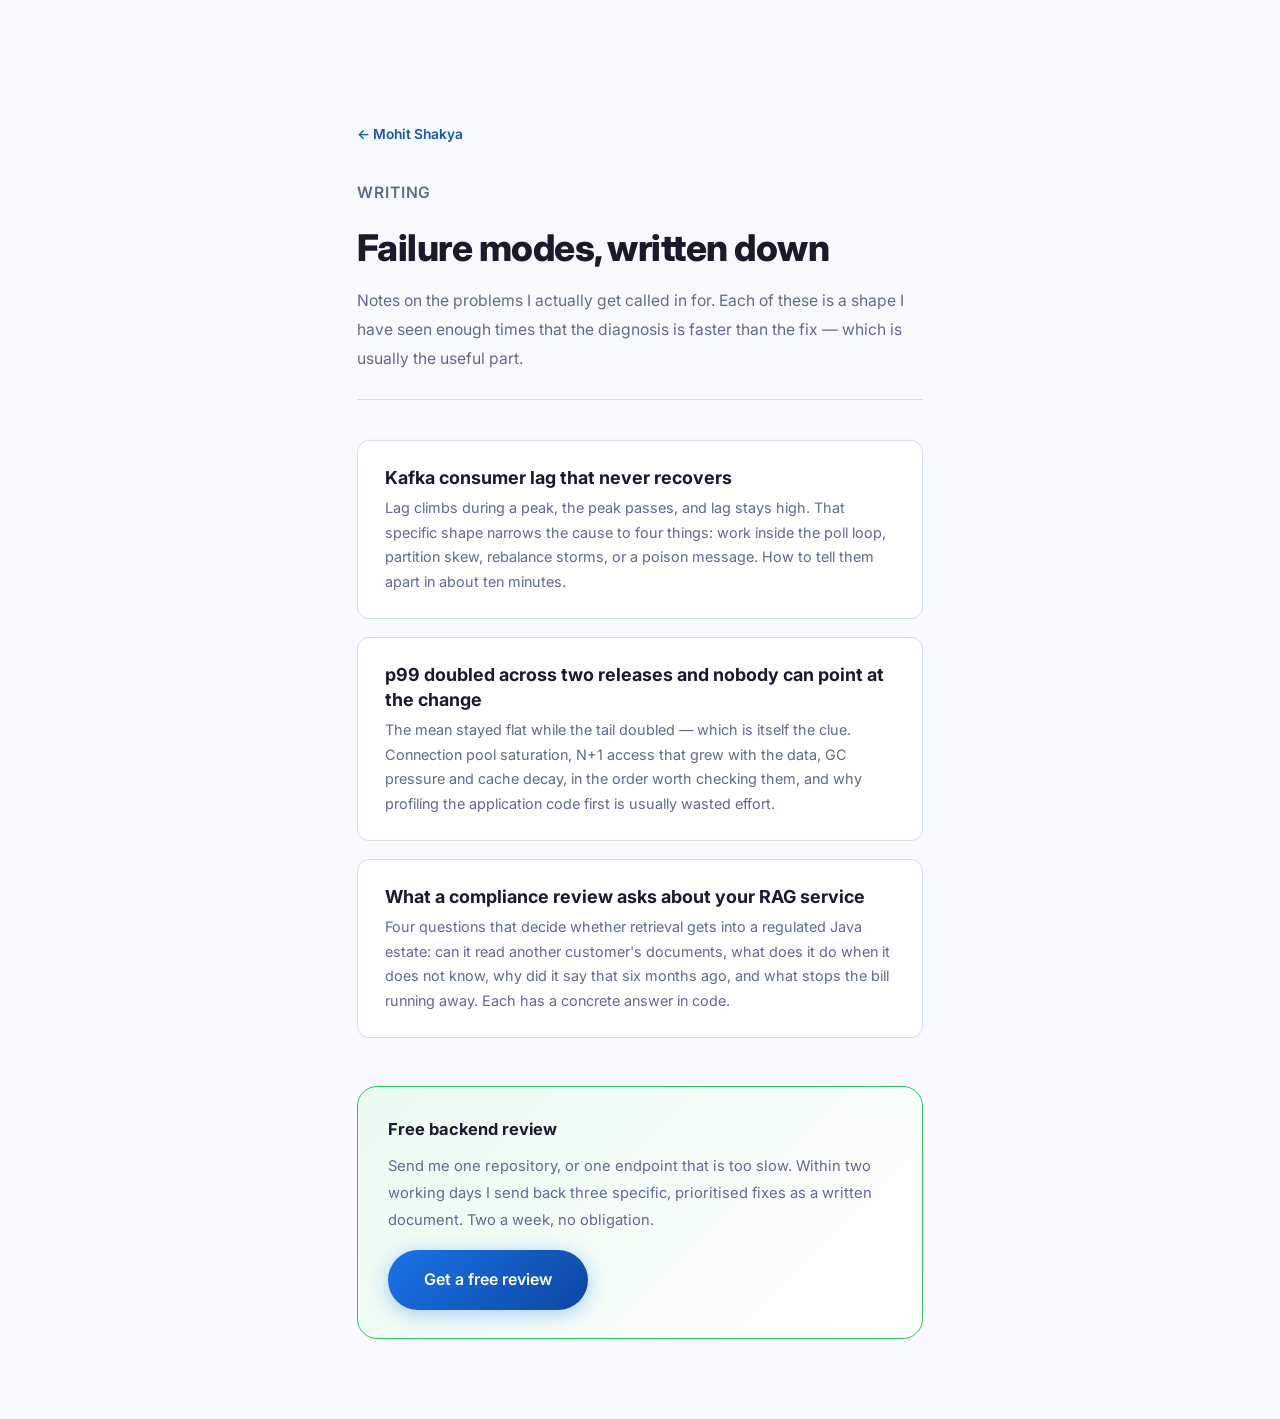
==== commit 6730e6de: "Fix 42 defects found by a verified multi-dimensional review Worst first.  README.md shipped a stale " ====
--- a/writing/index.html
+++ b/writing/index.html
@@ -11,7 +11,7 @@
 <meta property="og:description" content="Notes on the backend failures I get called in for."/>
 <meta property="og:url" content="https://mohitshaky.github.io/writing/"/>
 <meta property="og:image" content="https://mohitshaky.github.io/og-banner.jpg"/>
-<link rel="icon" href="/favicon.ico" sizes="32x32"/>
+<link rel="icon" href="data:image/svg+xml,<svg xmlns='http://www.w3.org/2000/svg' viewBox='0 0 100 100'><rect width='100' height='100' rx='20' fill='%231a73e8'/><text y='68' x='50' text-anchor='middle' font-size='52' font-family='Inter,sans-serif' font-weight='800' fill='white'>M</text></svg>"/>
 <link rel="preload" as="style" href="https://fonts.googleapis.com/css2?family=Inter:wght@300;400;500;600;700;800&display=swap"/>
 <link rel="stylesheet" href="https://fonts.googleapis.com/css2?family=Inter:wght@300;400;500;600;700;800&display=swap" media="print" onload="this.media='all'"/>
 <noscript><link rel="stylesheet" href="https://fonts.googleapis.com/css2?family=Inter:wght@300;400;500;600;700;800&display=swap"/></noscript>
--- a/style.css
+++ b/style.css
@@ -46,7 +46,7 @@
 }
 .nav-brand span { color: var(--primary); }
 
-.nav-links { display: flex; align-items: center; gap: 2rem; }
+.nav-links { display: flex; align-items: center; gap: 2rem; flex-wrap: wrap; justify-content: flex-end; }
 .nav-links a {
   font-size: 0.9rem; font-weight: 500; color: var(--text-muted);
   transition: color 0.2s;
@@ -120,7 +120,7 @@
 .hero-tag {
   display: inline-block;
   background: rgba(26,115,232,0.1);
-  color: var(--primary); border: 1px solid rgba(26,115,232,0.25);
+  color: var(--accent); border: 1px solid rgba(26,115,232,0.25);
   padding: 6px 16px; border-radius: 50px;
   font-size: 0.85rem; font-weight: 600;
   margin-bottom: 1.2rem;
@@ -188,7 +188,7 @@
 
 /* ===== SECTIONS ===== */
 .section { padding: 100px 0; border-bottom: 1px solid #e6ecf8; }
-.container { max-width: 1120px; margin: 0 auto; padding: 0 6%; }
+.container { max-width: 1120px; margin: 0 auto; padding: 0 clamp(18px, 6%, 40px); }
 
 .section-title {
   font-size: clamp(1.8rem, 3.5vw, 2.4rem);
@@ -334,6 +334,11 @@
   padding: 3px 10px; border-radius: 50px;
 }
 .project-tech { display: flex; flex-wrap: wrap; gap: 0.4rem; }
+.project-tech span {
+  font-size: 0.74rem; font-weight: 600; color: var(--text-muted);
+  background: var(--bg-alt); border: 1px solid var(--border);
+  padding: 3px 9px; border-radius: 5px;
+}
 .btn-github {
   color: var(--text) !important; font-weight: 600 !important;
   border: 1.5px solid var(--border); padding: 6px 16px;
@@ -416,7 +421,7 @@
 /* ===== HERO AUTHORITY LINE ===== */
 .hero-authority {
   font-size: 0.92rem; font-weight: 600;
-  color: var(--primary);
+  color: var(--accent);
   background: rgba(26,115,232,0.08);
   border: 1px solid rgba(26,115,232,0.2);
   display: inline-block;
@@ -472,6 +477,9 @@
   margin-bottom: 1.25rem;
   color: var(--text);
 }
+/* The card heading became an h2 to stop the page jumping h1 -> h4;
+   it must keep the visual weight of the old h4. */
+.delivery-card .delivery-heading { font-size: 1.05rem; font-weight: 700; color: var(--text); margin-bottom: 1rem; }
 .delivery-item {
   display: flex;
   align-items: center;
@@ -620,8 +628,9 @@
   opacity: 0; transform: translateY(20px);
   transition: opacity 0.3s, transform 0.3s;
   pointer-events: none;
-}
-.scroll-top.visible { opacity: 1; transform: none; pointer-events: auto; }
+  visibility: hidden;   /* opacity alone leaves it in the tab order */
+}
+.scroll-top.visible { opacity: 1; transform: none; pointer-events: auto; visibility: visible; }
 .reveal { opacity: 0; transform: translateY(28px); transition: opacity 0.55s, transform 0.55s; }
 .reveal.visible { opacity: 1; transform: none; }
 
@@ -1057,7 +1066,7 @@
   color: var(--text-muted);
 }
 .hero-resume a {
-  color: var(--primary);
+  color: var(--primary-dark);
   font-weight: 600;
   text-decoration: none;
   border-bottom: 1px solid rgba(26,115,232,0.35);
@@ -1104,7 +1113,7 @@
 .free-main { flex: 1 1 460px; }
 .free-badge {
   display: inline-block;
-  background: #28c864;
+  background: #1e8449;
   color: #fff;
   font-size: 0.72rem;
   font-weight: 800;
@@ -1156,8 +1165,8 @@
   flex: 0 0 auto;
 }
 .free-cta .btn-primary {
-  background: #28c864;
-  border-color: #28c864;
+  background: #1e8449;
+  border-color: #1e8449;
   white-space: nowrap;
   font-size: 1rem;
   padding: 0.9rem 1.9rem;
@@ -1177,7 +1186,9 @@
 
 /* Four rungs instead of three */
 .pricing-grid-4 {
-  grid-template-columns: repeat(auto-fit, minmax(232px, 1fr));
+  /* 232px could never fit four tracks in the real content width, so the
+     fourth card was always orphaned onto its own row. */
+  grid-template-columns: repeat(auto-fit, minmax(208px, 1fr));
 }
 .pricing-card.pricing-free {
   border-color: #28c864;
@@ -1308,8 +1319,8 @@
 }
 .free-form textarea { resize: vertical; }
 .free-form .btn-primary {
-  background: #28c864;
-  border-color: #28c864;
+  background: #1e8449;
+  border-color: #1e8449;
   margin-top: 0.2rem;
 }
 .free-form .btn-primary:hover { background: #1e8449; border-color: #1e8449; }
@@ -1444,6 +1455,54 @@
 }
 
 /* ------------------------------------------------------------------
+   Stack tags
+   ------------------------------------------------------------------ */
+.stack { background: var(--bg-alt); }
+.stack-grid {
+  display: grid;
+  grid-template-columns: repeat(auto-fit, minmax(300px, 1fr));
+  gap: 1.5rem;
+  margin-top: 2.5rem;
+}
+.stack-group {
+  background: var(--surface);
+  border: 1px solid var(--border);
+  border-radius: var(--radius);
+  padding: 1.35rem 1.5rem;
+}
+.stack-group h4 {
+  font-size: 0.76rem;
+  font-weight: 800;
+  letter-spacing: 0.09em;
+  text-transform: uppercase;
+  color: var(--text-muted);
+  margin-bottom: 0.9rem;
+}
+/* The AI group is the differentiator, so it gets the accent treatment —
+   most Spring Boot freelancers cannot fill this box. */
+.stack-group.stack-ai {
+  border-color: rgba(26,115,232,0.45);
+  background: linear-gradient(160deg, var(--tint, #f4f8fe), var(--surface));
+}
+.stack-group.stack-ai h4 { color: var(--primary); }
+.stack-group.stack-ai .tag {
+  background: rgba(26,115,232,0.1);
+  border-color: rgba(26,115,232,0.3);
+  color: var(--primary-dark);
+}
+.tag-row { display: flex; flex-wrap: wrap; gap: 0.4rem; }
+.tag {
+  font-size: 0.79rem;
+  font-weight: 600;
+  color: var(--text-muted);
+  background: var(--bg-alt);
+  border: 1px solid var(--border);
+  padding: 4px 11px;
+  border-radius: 50px;
+  white-space: nowrap;
+}
+
+/* ------------------------------------------------------------------
    Long-form articles
    ------------------------------------------------------------------ */
 .article-wrap {
@@ -1456,7 +1515,7 @@
   font-weight: 600;
   letter-spacing: 0.06em;
   text-transform: uppercase;
-  color: var(--primary);
+  color: var(--primary-dark);
   margin-bottom: 0.9rem;
 }
 .article-wrap h1 {
@@ -1545,7 +1604,7 @@
   margin-bottom: 2rem;
   font-size: 0.86rem;
   font-weight: 600;
-  color: var(--primary);
+  color: var(--primary-dark);
   text-decoration: none;
 }
 .article-back:hover { text-decoration: underline; }
@@ -1561,7 +1620,7 @@
   transition: border-color 0.2s, box-shadow 0.2s, transform 0.2s;
 }
 .writing-item:hover { border-color: var(--primary); box-shadow: var(--shadow); transform: translateY(-2px); }
-.writing-item h2 { font-size: 1.12rem; font-weight: 700; color: var(--text); margin-bottom: 0.4rem; line-height: 1.4; }
+.writing-item h2 { margin-top: 0; font-size: 1.12rem; font-weight: 700; color: var(--text); margin-bottom: 0.4rem; line-height: 1.4; }
 .writing-item p { font-size: 0.9rem; line-height: 1.7; color: var(--text-muted); margin: 0; }
 
 @media (max-width: 640px) {
